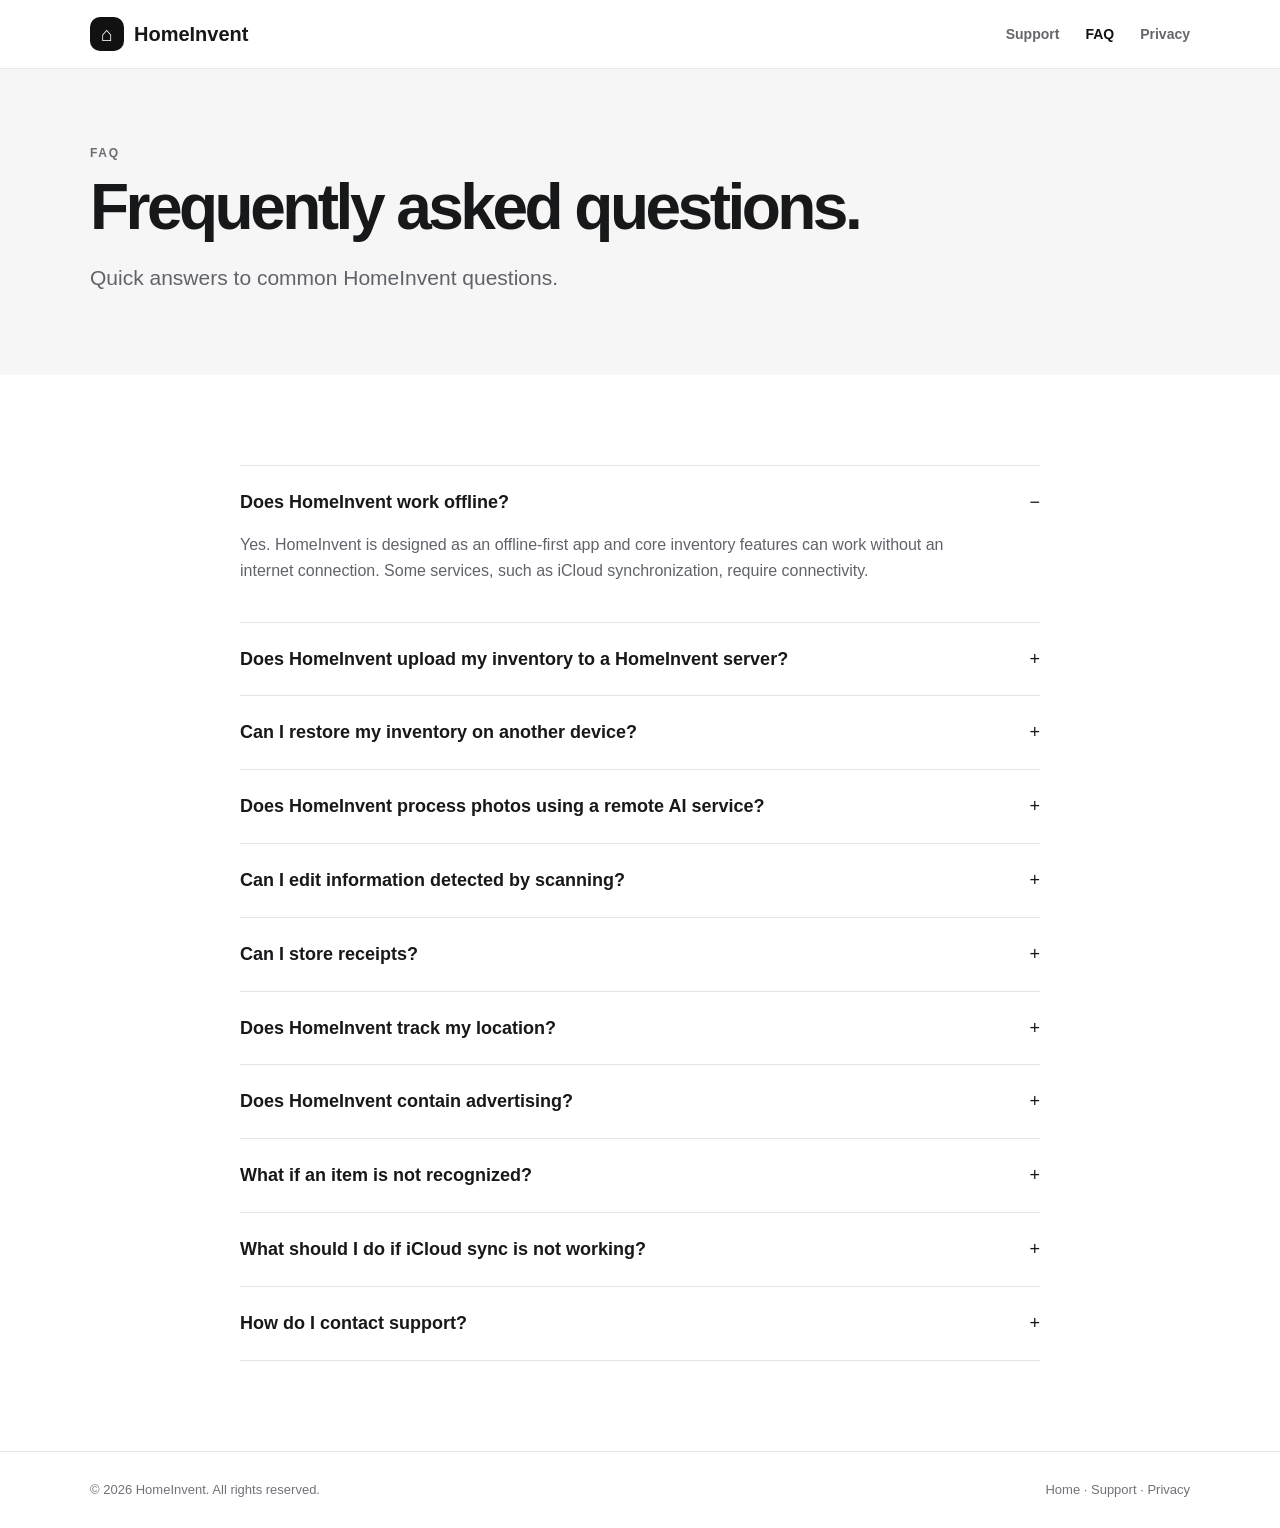
==== faq.html @ 40b0ed5c "Add files via upload" ====
<!doctype html>
<html lang="en">
<head><meta charset="utf-8"><meta name="viewport" content="width=device-width, initial-scale=1"><meta name="description" content="Frequently asked questions about HomeInvent."><title>FAQ — HomeInvent</title><link rel="stylesheet" href="styles.css"></head>
<body>
<header class="site-header"><div class="container nav"><a class="brand" href="index.html"><span class="logo">⌂</span><span>HomeInvent</span></a><nav><a href="support.html">Support</a><a class="active" href="faq.html">FAQ</a><a href="privacy.html">Privacy</a></nav></div></header>
<main><section class="page-hero"><div class="container"><p class="eyebrow">FAQ</p><h1>Frequently asked questions.</h1><p class="lead">Quick answers to common HomeInvent questions.</p></div></section>
<section class="section"><div class="container narrow">
<details open><summary>Does HomeInvent work offline?</summary><p>Yes. HomeInvent is designed as an offline-first app and core inventory features can work without an internet connection. Some services, such as iCloud synchronization, require connectivity.</p></details>
<details><summary>Does HomeInvent upload my inventory to a HomeInvent server?</summary><p>HomeInvent does not operate a separate developer-owned server for your private CloudKit inventory records. If you enable iCloud/CloudKit features, supported data is stored through Apple's CloudKit service in your private iCloud storage.</p></details>
<details><summary>Can I restore my inventory on another device?</summary><p>Supported HomeInvent data can be synchronized or restored through iCloud/CloudKit when the appropriate iCloud account and app configuration are available. Keep your old device or its data intact until you have confirmed the new device has restored successfully.</p></details>
<details><summary>Does HomeInvent process photos using a remote AI service?</summary><p>HomeInvent is designed to use Apple on-device technologies for supported recognition features. It does not require a third-party remote AI service for those core recognition functions.</p></details>
<details><summary>Can I edit information detected by scanning?</summary><p>Yes. Detected information should be reviewed and can be corrected manually before or after saving, depending on the feature and app version.</p></details>
<details><summary>Can I store receipts?</summary><p>Yes. You can keep supported receipt images and related information with inventory records. If iCloud backup/sync is enabled, supported images may be stored in your private iCloud/CloudKit storage.</p></details>
<details><summary>Does HomeInvent track my location?</summary><p>HomeInvent does not need your GPS location to organize items by rooms. A room such as Kitchen, Bedroom, or Garage is an inventory organization label, not GPS location data.</p></details>
<details><summary>Does HomeInvent contain advertising?</summary><p>HomeInvent is designed without in-app advertising.</p></details>
<details><summary>What if an item is not recognized?</summary><p>You can add or correct the item's information manually. Recognition is designed to assist entry and may not identify every product or brand.</p></details>
<details><summary>What should I do if iCloud sync is not working?</summary><p>Check that your device is signed in to iCloud, that iCloud services are available, and that HomeInvent has the required iCloud permissions. Keep the app open and connected long enough for synchronization to complete. Avoid deleting local data until you have confirmed that your backup is available.</p></details>
<details><summary>How do I contact support?</summary><p>Use the support contact information provided on the HomeInvent App Store listing. Please include useful troubleshooting details but never send passwords or payment information.</p></details>
</div></section></main>
<footer><div class="container footer"><span>© 2026 HomeInvent. All rights reserved.</span><span><a href="index.html">Home</a> · <a href="support.html">Support</a> · <a href="privacy.html">Privacy</a></span></div></footer>
</body></html>
---- styles.css ----
*{box-sizing:border-box}html{scroll-behavior:smooth}body{margin:0;font-family:-apple-system,BlinkMacSystemFont,"SF Pro Display","SF Pro Text",Inter,Arial,sans-serif;color:#17181a;background:#fff;line-height:1.6}a{color:inherit}.container{width:min(1100px,calc(100% - 40px));margin:auto}.narrow{width:min(800px,calc(100% - 40px))}.site-header{position:sticky;top:0;z-index:10;background:rgba(255,255,255,.9);backdrop-filter:blur(16px);border-bottom:1px solid #e9e9eb}.nav{height:68px;display:flex;align-items:center;justify-content:space-between}.brand{text-decoration:none;font-weight:750;display:flex;align-items:center;gap:10px;font-size:20px}.logo{display:grid;place-items:center;width:34px;height:34px;border-radius:10px;background:#111;color:#fff;font-size:20px}nav{display:flex;gap:26px}nav a{text-decoration:none;color:#64666b;font-size:14px;font-weight:600}nav a:hover,nav a.active{color:#111}.hero{padding:110px 0 120px;background:linear-gradient(180deg,#f7f7f8 0%,#fff 100%)}.hero h1,.page-hero h1{font-size:clamp(44px,7vw,76px);line-height:1.03;letter-spacing:-.055em;margin:12px 0 24px;font-weight:780}.lead{font-size:21px;line-height:1.5;color:#60636a;max-width:720px}.eyebrow{font-size:12px;letter-spacing:.14em;font-weight:750;color:#6b6d72;margin:0}.actions{display:flex;gap:12px;margin-top:34px}.button{display:inline-block;padding:12px 20px;border-radius:999px;background:#111;color:#fff;text-decoration:none;font-weight:650;font-size:15px}.button.secondary{background:#f0f0f2;color:#17181a}.section{padding:90px 0}.tinted{background:#f6f6f7}.section-head{max-width:760px;margin-bottom:38px}.section h2{font-size:clamp(30px,4vw,46px);line-height:1.1;letter-spacing:-.035em;margin:8px 0 0}.grid{display:grid;grid-template-columns:repeat(3,1fr);gap:16px}.card{border:1px solid #e5e5e7;border-radius:22px;padding:28px;background:#fff;min-height:205px}.icon{font-size:28px;margin-bottom:22px}.card h3{margin:0 0 8px;font-size:20px}.card p{margin:0;color:#6b6d72}.split{display:grid;grid-template-columns:1fr 1fr;gap:70px;align-items:start}.split p{font-size:19px;color:#5f6268}.text-link{font-weight:700;text-decoration:none}.cta{text-align:center}.cta p:not(.eyebrow){color:#65676d;max-width:650px;margin:14px auto 28px}.page-hero{padding:75px 0 60px;background:#f6f6f7}.page-hero h1{font-size:clamp(42px,6vw,64px);margin-bottom:18px}.article{padding:22px 0}.article h2{font-size:30px;line-height:1.2;margin:36px 0 10px;letter-spacing:-.02em}.article h3{font-size:20px;margin:25px 0 8px}.article p,.article li{color:#565960}.article a{color:#111}.notice{background:#f5f5f6;border-radius:16px;padding:18px 20px;margin-top:25px;color:#4e5056}.section details{border-bottom:1px solid #e5e5e7;padding:22px 0}.section details:first-child{border-top:1px solid #e5e5e7}.section summary{cursor:pointer;font-weight:700;font-size:18px;list-style:none;display:flex;justify-content:space-between;gap:20px}.section summary:after{content:"+";font-weight:400}.section details[open] summary:after{content:"−"}.section details p{color:#60636a;max-width:720px}footer{border-top:1px solid #e5e5e7;padding:28px 0;color:#707278;font-size:13px}.footer{display:flex;justify-content:space-between;gap:20px}.footer a{text-decoration:none}.footer a:hover{text-decoration:underline}@media(max-width:760px){.container{width:min(100% - 28px,1100px)}nav{gap:14px}.nav{height:62px}.brand{font-size:18px}.hero{padding:75px 0 85px}.grid{grid-template-columns:1fr}.split{grid-template-columns:1fr;gap:15px}.section{padding:65px 0}.footer{flex-direction:column}.lead{font-size:18px}.card{min-height:0}}
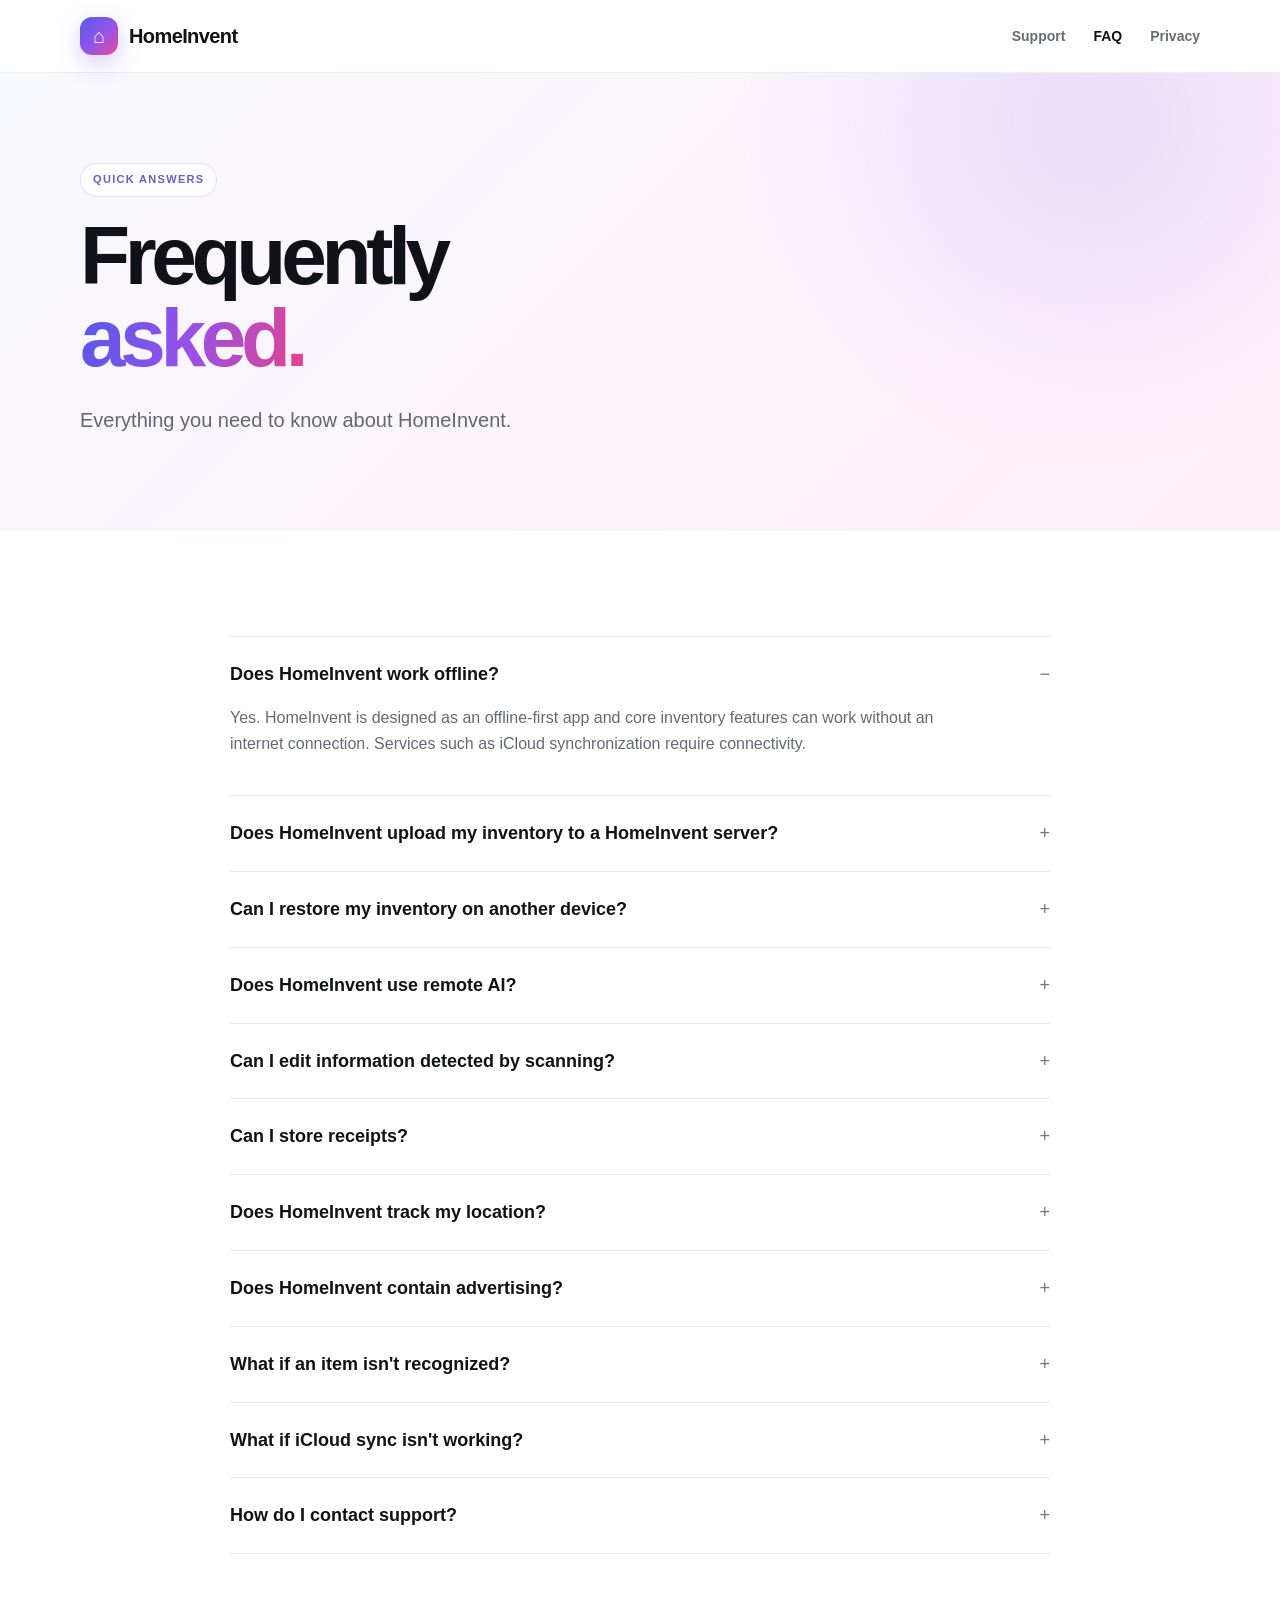
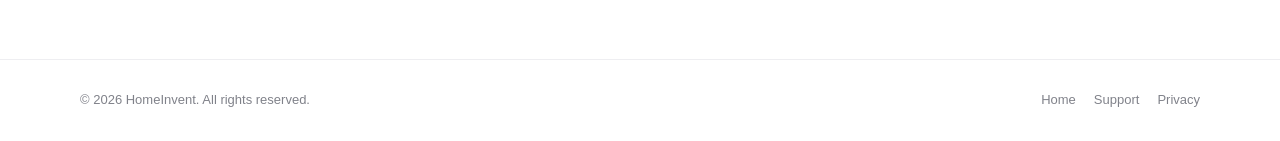
==== commit a0bb5d92: "Update faq.html" ====
--- a/faq.html
+++ b/faq.html
@@ -1,21 +1,299 @@
 <!doctype html>
 <html lang="en">
-<head><meta charset="utf-8"><meta name="viewport" content="width=device-width, initial-scale=1"><meta name="description" content="Frequently asked questions about HomeInvent."><title>FAQ — HomeInvent</title><link rel="stylesheet" href="styles.css"></head>
+
+<head>
+
+<meta charset="utf-8">
+
+<meta
+    name="viewport"
+    content="width=device-width, initial-scale=1"
+>
+
+<meta
+    name="description"
+    content="HomeInvent frequently asked questions."
+>
+
+<title>FAQ — HomeInvent</title>
+
+<link rel="stylesheet" href="styles.css">
+
+</head>
+
 <body>
-<header class="site-header"><div class="container nav"><a class="brand" href="index.html"><span class="logo">⌂</span><span>HomeInvent</span></a><nav><a href="support.html">Support</a><a class="active" href="faq.html">FAQ</a><a href="privacy.html">Privacy</a></nav></div></header>
-<main><section class="page-hero"><div class="container"><p class="eyebrow">FAQ</p><h1>Frequently asked questions.</h1><p class="lead">Quick answers to common HomeInvent questions.</p></div></section>
-<section class="section"><div class="container narrow">
-<details open><summary>Does HomeInvent work offline?</summary><p>Yes. HomeInvent is designed as an offline-first app and core inventory features can work without an internet connection. Some services, such as iCloud synchronization, require connectivity.</p></details>
-<details><summary>Does HomeInvent upload my inventory to a HomeInvent server?</summary><p>HomeInvent does not operate a separate developer-owned server for your private CloudKit inventory records. If you enable iCloud/CloudKit features, supported data is stored through Apple's CloudKit service in your private iCloud storage.</p></details>
-<details><summary>Can I restore my inventory on another device?</summary><p>Supported HomeInvent data can be synchronized or restored through iCloud/CloudKit when the appropriate iCloud account and app configuration are available. Keep your old device or its data intact until you have confirmed the new device has restored successfully.</p></details>
-<details><summary>Does HomeInvent process photos using a remote AI service?</summary><p>HomeInvent is designed to use Apple on-device technologies for supported recognition features. It does not require a third-party remote AI service for those core recognition functions.</p></details>
-<details><summary>Can I edit information detected by scanning?</summary><p>Yes. Detected information should be reviewed and can be corrected manually before or after saving, depending on the feature and app version.</p></details>
-<details><summary>Can I store receipts?</summary><p>Yes. You can keep supported receipt images and related information with inventory records. If iCloud backup/sync is enabled, supported images may be stored in your private iCloud/CloudKit storage.</p></details>
-<details><summary>Does HomeInvent track my location?</summary><p>HomeInvent does not need your GPS location to organize items by rooms. A room such as Kitchen, Bedroom, or Garage is an inventory organization label, not GPS location data.</p></details>
-<details><summary>Does HomeInvent contain advertising?</summary><p>HomeInvent is designed without in-app advertising.</p></details>
-<details><summary>What if an item is not recognized?</summary><p>You can add or correct the item's information manually. Recognition is designed to assist entry and may not identify every product or brand.</p></details>
-<details><summary>What should I do if iCloud sync is not working?</summary><p>Check that your device is signed in to iCloud, that iCloud services are available, and that HomeInvent has the required iCloud permissions. Keep the app open and connected long enough for synchronization to complete. Avoid deleting local data until you have confirmed that your backup is available.</p></details>
-<details><summary>How do I contact support?</summary><p>Use the support contact information provided on the HomeInvent App Store listing. Please include useful troubleshooting details but never send passwords or payment information.</p></details>
-</div></section></main>
-<footer><div class="container footer"><span>© 2026 HomeInvent. All rights reserved.</span><span><a href="index.html">Home</a> · <a href="support.html">Support</a> · <a href="privacy.html">Privacy</a></span></div></footer>
-</body></html>+
+<header>
+
+<div class="nav wrap">
+
+<a class="brand" href="index.html">
+
+<span class="brand-mark">⌂</span>
+
+<span>HomeInvent</span>
+
+</a>
+
+<nav>
+
+<a href="support.html">Support</a>
+
+<a class="active" href="faq.html">FAQ</a>
+
+<a href="privacy.html">Privacy</a>
+
+</nav>
+
+</div>
+
+</header>
+
+
+<main>
+
+<section class="page-hero">
+
+<div class="wrap">
+
+<span class="pill">
+QUICK ANSWERS
+</span>
+
+<h1>
+Frequently<br>
+<span class="gradient-text">asked.</span>
+</h1>
+
+<p class="lead">
+Everything you need to know about HomeInvent.
+</p>
+
+</div>
+
+</section>
+
+
+<section class="section">
+
+<div class="wrap narrow">
+
+<div class="faq-list">
+
+
+<details open>
+
+<summary>
+Does HomeInvent work offline?
+</summary>
+
+<p>
+Yes. HomeInvent is designed as an offline-first
+app and core inventory features can work without
+an internet connection. Services such as iCloud
+synchronization require connectivity.
+</p>
+
+</details>
+
+
+<details>
+
+<summary>
+Does HomeInvent upload my inventory to a HomeInvent server?
+</summary>
+
+<p>
+HomeInvent does not operate a separate
+developer-owned server for your private CloudKit
+inventory records. If iCloud and CloudKit are
+enabled, supported data is stored through Apple's
+CloudKit service in your private iCloud storage.
+</p>
+
+</details>
+
+
+<details>
+
+<summary>
+Can I restore my inventory on another device?
+</summary>
+
+<p>
+Supported HomeInvent data can be synchronized or
+restored through iCloud and CloudKit when the
+appropriate iCloud account and app configuration
+are available.
+</p>
+
+</details>
+
+
+<details>
+
+<summary>
+Does HomeInvent use remote AI?
+</summary>
+
+<p>
+HomeInvent is designed to use Apple on-device
+technologies for supported recognition features
+and does not require a third-party remote AI
+service for those core recognition functions.
+</p>
+
+</details>
+
+
+<details>
+
+<summary>
+Can I edit information detected by scanning?
+</summary>
+
+<p>
+Yes. Detected information should be reviewed
+and can be corrected manually.
+</p>
+
+</details>
+
+
+<details>
+
+<summary>
+Can I store receipts?
+</summary>
+
+<p>
+Yes. You can keep supported receipt images and
+related information with inventory records.
+With iCloud backup and sync enabled, supported
+images may be stored in your private iCloud and
+CloudKit storage.
+</p>
+
+</details>
+
+
+<details>
+
+<summary>
+Does HomeInvent track my location?
+</summary>
+
+<p>
+HomeInvent does not need GPS location to organize
+items by rooms. Labels such as Kitchen, Bedroom
+or Garage are inventory organization labels,
+not GPS location data.
+</p>
+
+</details>
+
+
+<details>
+
+<summary>
+Does HomeInvent contain advertising?
+</summary>
+
+<p>
+HomeInvent is designed without in-app advertising.
+</p>
+
+</details>
+
+
+<details>
+
+<summary>
+What if an item isn't recognized?
+</summary>
+
+<p>
+You can add or correct its information manually.
+Recognition is designed to assist entry and may
+not identify every product or brand.
+</p>
+
+</details>
+
+
+<details>
+
+<summary>
+What if iCloud sync isn't working?
+</summary>
+
+<p>
+Check that you're signed in to iCloud, iCloud
+services are available, and HomeInvent has the
+required iCloud permissions. Keep the app open
+and connected long enough for synchronization
+to complete. Avoid deleting local data until
+you've confirmed the backup is available.
+</p>
+
+</details>
+
+
+<details>
+
+<summary>
+How do I contact support?
+</summary>
+
+<p>
+Email
+<a
+    class="text-link"
+    href="mailto:homeinvent.app@gmail.com"
+>
+homeinvent.app@gmail.com
+</a>.
+</p>
+
+<p>
+Please include useful troubleshooting details,
+but never send passwords or payment information.
+</p>
+
+</details>
+
+
+</div>
+
+</div>
+
+</section>
+
+</main>
+
+
+<footer>
+
+<div class="wrap footer">
+
+<span>
+© 2026 HomeInvent. All rights reserved.
+</span>
+
+<span>
+
+<a href="index.html">Home</a>
+
+<a href="support.html">Support</a>
+
+<a href="privacy.html">Privacy</a>
+
+</span>
+
+</div>
+
+</footer>
+
+</body>
+
+</html>
--- a/styles.css
+++ b/styles.css
@@ -1 +1,745 @@
-*{box-sizing:border-box}html{scroll-behavior:smooth}body{margin:0;font-family:-apple-system,BlinkMacSystemFont,"SF Pro Display","SF Pro Text",Inter,Arial,sans-serif;color:#17181a;background:#fff;line-height:1.6}a{color:inherit}.container{width:min(1100px,calc(100% - 40px));margin:auto}.narrow{width:min(800px,calc(100% - 40px))}.site-header{position:sticky;top:0;z-index:10;background:rgba(255,255,255,.9);backdrop-filter:blur(16px);border-bottom:1px solid #e9e9eb}.nav{height:68px;display:flex;align-items:center;justify-content:space-between}.brand{text-decoration:none;font-weight:750;display:flex;align-items:center;gap:10px;font-size:20px}.logo{display:grid;place-items:center;width:34px;height:34px;border-radius:10px;background:#111;color:#fff;font-size:20px}nav{display:flex;gap:26px}nav a{text-decoration:none;color:#64666b;font-size:14px;font-weight:600}nav a:hover,nav a.active{color:#111}.hero{padding:110px 0 120px;background:linear-gradient(180deg,#f7f7f8 0%,#fff 100%)}.hero h1,.page-hero h1{font-size:clamp(44px,7vw,76px);line-height:1.03;letter-spacing:-.055em;margin:12px 0 24px;font-weight:780}.lead{font-size:21px;line-height:1.5;color:#60636a;max-width:720px}.eyebrow{font-size:12px;letter-spacing:.14em;font-weight:750;color:#6b6d72;margin:0}.actions{display:flex;gap:12px;margin-top:34px}.button{display:inline-block;padding:12px 20px;border-radius:999px;background:#111;color:#fff;text-decoration:none;font-weight:650;font-size:15px}.button.secondary{background:#f0f0f2;color:#17181a}.section{padding:90px 0}.tinted{background:#f6f6f7}.section-head{max-width:760px;margin-bottom:38px}.section h2{font-size:clamp(30px,4vw,46px);line-height:1.1;letter-spacing:-.035em;margin:8px 0 0}.grid{display:grid;grid-template-columns:repeat(3,1fr);gap:16px}.card{border:1px solid #e5e5e7;border-radius:22px;padding:28px;background:#fff;min-height:205px}.icon{font-size:28px;margin-bottom:22px}.card h3{margin:0 0 8px;font-size:20px}.card p{margin:0;color:#6b6d72}.split{display:grid;grid-template-columns:1fr 1fr;gap:70px;align-items:start}.split p{font-size:19px;color:#5f6268}.text-link{font-weight:700;text-decoration:none}.cta{text-align:center}.cta p:not(.eyebrow){color:#65676d;max-width:650px;margin:14px auto 28px}.page-hero{padding:75px 0 60px;background:#f6f6f7}.page-hero h1{font-size:clamp(42px,6vw,64px);margin-bottom:18px}.article{padding:22px 0}.article h2{font-size:30px;line-height:1.2;margin:36px 0 10px;letter-spacing:-.02em}.article h3{font-size:20px;margin:25px 0 8px}.article p,.article li{color:#565960}.article a{color:#111}.notice{background:#f5f5f6;border-radius:16px;padding:18px 20px;margin-top:25px;color:#4e5056}.section details{border-bottom:1px solid #e5e5e7;padding:22px 0}.section details:first-child{border-top:1px solid #e5e5e7}.section summary{cursor:pointer;font-weight:700;font-size:18px;list-style:none;display:flex;justify-content:space-between;gap:20px}.section summary:after{content:"+";font-weight:400}.section details[open] summary:after{content:"−"}.section details p{color:#60636a;max-width:720px}footer{border-top:1px solid #e5e5e7;padding:28px 0;color:#707278;font-size:13px}.footer{display:flex;justify-content:space-between;gap:20px}.footer a{text-decoration:none}.footer a:hover{text-decoration:underline}@media(max-width:760px){.container{width:min(100% - 28px,1100px)}nav{gap:14px}.nav{height:62px}.brand{font-size:18px}.hero{padding:75px 0 85px}.grid{grid-template-columns:1fr}.split{grid-template-columns:1fr;gap:15px}.section{padding:65px 0}.footer{flex-direction:column}.lead{font-size:18px}.card{min-height:0}}
+* {
+    box-sizing: border-box;
+}
+
+html {
+    scroll-behavior: smooth;
+}
+
+body {
+    margin: 0;
+    font-family: -apple-system, BlinkMacSystemFont, "SF Pro Display",
+        "SF Pro Text", Inter, Arial, sans-serif;
+    color: #111216;
+    background: #ffffff;
+    line-height: 1.6;
+}
+
+a {
+    color: inherit;
+}
+
+.wrap {
+    width: min(1120px, calc(100% - 40px));
+    margin: 0 auto;
+}
+
+.narrow {
+    width: min(820px, calc(100% - 40px));
+}
+
+header {
+    position: sticky;
+    top: 0;
+    z-index: 100;
+    background: rgba(255, 255, 255, 0.78);
+    backdrop-filter: blur(24px);
+    -webkit-backdrop-filter: blur(24px);
+    border-bottom: 1px solid rgba(20, 20, 30, 0.07);
+}
+
+.nav {
+    height: 72px;
+    display: flex;
+    align-items: center;
+    justify-content: space-between;
+}
+
+.brand {
+    display: flex;
+    align-items: center;
+    gap: 11px;
+    text-decoration: none;
+    font-size: 20px;
+    font-weight: 800;
+    letter-spacing: -0.03em;
+}
+
+.brand-mark {
+    display: grid;
+    place-items: center;
+    width: 38px;
+    height: 38px;
+    border-radius: 12px;
+    color: white;
+    background: linear-gradient(
+        135deg,
+        #5b5ce2,
+        #8d55ed 50%,
+        #e84b98
+    );
+    box-shadow: 0 8px 25px rgba(108, 80, 240, 0.28);
+}
+
+nav {
+    display: flex;
+    gap: 28px;
+}
+
+nav a {
+    text-decoration: none;
+    color: #696b73;
+    font-size: 14px;
+    font-weight: 650;
+    transition: color 0.2s ease;
+}
+
+nav a:hover,
+nav a.active {
+    color: #111;
+}
+
+/* HERO */
+
+.hero {
+    position: relative;
+    overflow: hidden;
+    padding: 115px 0 125px;
+    background:
+        radial-gradient(circle at 80% 10%, rgba(164, 145, 255, 0.22), transparent 28%),
+        radial-gradient(circle at 10% 80%, rgba(255, 170, 210, 0.16), transparent 25%),
+        linear-gradient(180deg, #f8f8ff 0%, #ffffff 85%);
+}
+
+.hero-grid {
+    display: grid;
+    grid-template-columns: 1.05fr 0.95fr;
+    gap: 70px;
+    align-items: center;
+}
+
+.hero h1,
+.page-hero h1 {
+    font-size: clamp(48px, 7vw, 82px);
+    line-height: 1.01;
+    letter-spacing: -0.065em;
+    margin: 18px 0 25px;
+    font-weight: 850;
+}
+
+.gradient-text {
+    background: linear-gradient(
+        100deg,
+        #5658e8,
+        #9551e9 48%,
+        #e5428f
+    );
+    -webkit-background-clip: text;
+    background-clip: text;
+    color: transparent;
+}
+
+.lead {
+    font-size: 20px;
+    line-height: 1.55;
+    color: #646770;
+    max-width: 690px;
+}
+
+.pill {
+    display: inline-flex;
+    padding: 7px 12px;
+    border: 1px solid rgba(92, 84, 225, 0.16);
+    border-radius: 999px;
+    background: rgba(255, 255, 255, 0.72);
+    font-size: 11px;
+    font-weight: 800;
+    letter-spacing: 0.12em;
+    color: #6760c9;
+}
+
+.actions {
+    display: flex;
+    gap: 12px;
+    margin-top: 35px;
+}
+
+.button {
+    display: inline-flex;
+    align-items: center;
+    gap: 10px;
+    padding: 13px 21px;
+    border-radius: 999px;
+    background: #111216;
+    color: white;
+    text-decoration: none;
+    font-size: 15px;
+    font-weight: 700;
+    box-shadow: 0 12px 30px rgba(0, 0, 0, 0.13);
+    transition:
+        transform 0.2s ease,
+        box-shadow 0.2s ease;
+}
+
+.button:hover {
+    transform: translateY(-3px);
+    box-shadow: 0 18px 38px rgba(0, 0, 0, 0.17);
+}
+
+.button.ghost {
+    background: rgba(255, 255, 255, 0.8);
+    color: #222;
+    border: 1px solid #e7e7eb;
+    box-shadow: none;
+}
+
+/* HERO VISUAL */
+
+.hero-card {
+    min-height: 430px;
+    border-radius: 38px;
+    position: relative;
+    overflow: hidden;
+    background:
+        radial-gradient(
+            circle at 50% 35%,
+            rgba(255, 255, 255, 0.95),
+            transparent 30%
+        ),
+        linear-gradient(
+            145deg,
+            #e8e8ff,
+            #f8e8f3 52%,
+            #e4f7ff
+        );
+    border: 1px solid rgba(255, 255, 255, 0.9);
+    box-shadow: 0 30px 80px rgba(75, 60, 150, 0.16);
+}
+
+.orb {
+    position: absolute;
+    width: 340px;
+    height: 340px;
+    border-radius: 50%;
+    background:
+        radial-gradient(
+            circle at 35% 30%,
+            white,
+            rgba(132, 119, 244, 0.55) 30%,
+            rgba(221, 111, 182, 0.22) 68%,
+            transparent 70%
+        );
+    top: 35px;
+    left: 50%;
+    transform: translateX(-50%);
+}
+
+.mini-window {
+    position: absolute;
+    width: 74%;
+    left: 13%;
+    top: 72px;
+    padding: 18px;
+    border-radius: 24px;
+    background: rgba(255, 255, 255, 0.82);
+    backdrop-filter: blur(20px);
+    border: 1px solid rgba(255, 255, 255, 0.9);
+    box-shadow: 0 25px 55px rgba(50, 40, 100, 0.18);
+}
+
+.window-top {
+    display: flex;
+    gap: 6px;
+}
+
+.window-top span {
+    width: 7px;
+    height: 7px;
+    border-radius: 50%;
+    background: #c6c7cf;
+}
+
+.mock-title {
+    font-weight: 760;
+    font-size: 17px;
+    margin-top: 22px;
+}
+
+.mock-stats {
+    margin: 18px 0;
+    padding: 16px;
+    border-radius: 16px;
+    background: linear-gradient(135deg, #f0efff, #fff);
+}
+
+.mock-stats b {
+    display: block;
+    font-size: 30px;
+    letter-spacing: -0.04em;
+}
+
+.mock-stats span {
+    font-size: 12px;
+    color: #777;
+}
+
+.mock-row {
+    display: flex;
+    align-items: center;
+    gap: 10px;
+    padding: 12px 4px;
+    border-bottom: 1px solid #eee;
+}
+
+.mock-row:last-child {
+    border: 0;
+}
+
+.mock-row i {
+    font-style: normal;
+    width: 28px;
+    height: 28px;
+    border-radius: 9px;
+    display: grid;
+    place-items: center;
+    background: #f0efff;
+    color: #655de0;
+}
+
+.mock-row span {
+    font-size: 13px;
+    flex: 1;
+}
+
+.mock-row strong {
+    font-size: 13px;
+}
+
+/* SECTIONS */
+
+.section {
+    padding: 105px 0;
+}
+
+.section-title {
+    max-width: 720px;
+    margin-bottom: 42px;
+}
+
+.eyebrow {
+    font-size: 11px;
+    letter-spacing: 0.15em;
+    font-weight: 850;
+    color: #777a83;
+}
+
+.section h2,
+.privacy-band h2,
+.final-cta h2 {
+    font-size: clamp(32px, 4.2vw, 52px);
+    line-height: 1.08;
+    letter-spacing: -0.045em;
+    margin: 9px 0;
+}
+
+/* FEATURE CARDS */
+
+.cards {
+    display: grid;
+    grid-template-columns: repeat(3, 1fr);
+    gap: 17px;
+}
+
+.cards article {
+    border: 1px solid #e9e9ed;
+    border-radius: 24px;
+    padding: 28px;
+    background: linear-gradient(180deg, #ffffff, #fbfbfc);
+    transition:
+        transform 0.2s ease,
+        box-shadow 0.2s ease;
+}
+
+.cards article:hover {
+    transform: translateY(-5px);
+    box-shadow: 0 20px 50px rgba(30, 30, 60, 0.08);
+}
+
+.card-icon {
+    display: grid;
+    place-items: center;
+    width: 46px;
+    height: 46px;
+    border-radius: 14px;
+    margin-bottom: 24px;
+    font-size: 22px;
+}
+
+.blue {
+    background: #e8edff;
+    color: #5367e8;
+}
+
+.purple {
+    background: #eee8ff;
+    color: #865be8;
+}
+
+.orange {
+    background: #fff0df;
+    color: #e58b35;
+}
+
+.green {
+    background: #e6f8ed;
+    color: #36a467;
+}
+
+.pink {
+    background: #ffe7f2;
+    color: #d74f91;
+}
+
+.cyan {
+    background: #e2f7fb;
+    color: #35a0b6;
+}
+
+.cards h3 {
+    margin: 0 0 7px;
+    font-size: 20px;
+}
+
+.cards p {
+    margin: 0;
+    color: #70727a;
+    font-size: 15px;
+}
+
+/* PRIVACY BAND */
+
+.privacy-band {
+    padding: 95px 0;
+    color: white;
+    background:
+        radial-gradient(
+            circle at 85% 10%,
+            rgba(190, 125, 255, 0.25),
+            transparent 28%
+        ),
+        linear-gradient(
+            120deg,
+            #151329,
+            #282051 48%,
+            #40203f
+        );
+}
+
+.split {
+    display: grid;
+    grid-template-columns: 1fr 1fr;
+    gap: 70px;
+    align-items: center;
+}
+
+.privacy-band .pill {
+    background: rgba(255, 255, 255, 0.08);
+    border-color: rgba(255, 255, 255, 0.16);
+    color: #d8d2ff;
+}
+
+.privacy-band p {
+    color: #d4d2dc;
+    font-size: 18px;
+}
+
+.text-link {
+    font-weight: 750;
+    text-decoration: none;
+}
+
+.text-link:hover {
+    text-decoration: underline;
+}
+
+/* CTA */
+
+.final-cta {
+    text-align: center;
+}
+
+.final-cta p {
+    color: #6c6f77;
+    font-size: 18px;
+    margin: 10px auto 28px;
+}
+
+/* INNER PAGE */
+
+.page-hero {
+    padding: 90px 0 75px;
+    background:
+        radial-gradient(
+            circle at 85% 10%,
+            rgba(166, 145, 255, 0.22),
+            transparent 30%
+        ),
+        linear-gradient(
+            135deg,
+            #f8f8ff,
+            #fff0f7
+        );
+}
+
+.updated {
+    color: #858791;
+    font-size: 13px;
+    margin-top: 28px;
+}
+
+/* SUPPORT */
+
+.support-grid {
+    display: grid;
+    grid-template-columns: 1fr 1fr;
+    gap: 14px;
+    margin-bottom: 55px;
+}
+
+.support-card {
+    padding: 25px;
+    border: 1px solid #e7e7eb;
+    border-radius: 20px;
+    text-decoration: none;
+    background: white;
+    transition: 0.2s ease;
+}
+
+.support-card:hover {
+    transform: translateY(-4px);
+    box-shadow: 0 16px 38px rgba(30, 30, 60, 0.08);
+}
+
+.support-card span {
+    font-size: 11px;
+    font-weight: 800;
+    color: #7168db;
+}
+
+.support-card h3 {
+    margin: 8px 0 5px;
+    font-size: 19px;
+}
+
+.support-card p {
+    margin: 0;
+    color: #777982;
+    font-size: 14px;
+}
+
+/* ARTICLE */
+
+.article {
+    padding: 30px 0;
+}
+
+.article + .article {
+    border-top: 1px solid #ececef;
+}
+
+.article h2 {
+    font-size: 34px;
+    line-height: 1.15;
+    letter-spacing: -0.035em;
+    margin: 9px 0 12px;
+}
+
+.article h3 {
+    font-size: 20px;
+    margin: 26px 0 8px;
+}
+
+.article p,
+.article li {
+    color: #60636c;
+}
+
+.article li {
+    margin: 7px 0;
+}
+
+.tip,
+.notice {
+    display: flex;
+    gap: 12px;
+    padding: 17px 19px;
+    border-radius: 16px;
+    background: linear-gradient(
+        135deg,
+        #f5f3ff,
+        #fff1f7
+    );
+    margin-top: 22px;
+}
+
+.tip strong {
+    color: #665dd7;
+}
+
+.muted {
+    color: #8a8c93 !important;
+    font-size: 14px;
+}
+
+/* FAQ */
+
+.faq-list details {
+    border-bottom: 1px solid #e7e7ea;
+    padding: 23px 0;
+}
+
+.faq-list details:first-child {
+    border-top: 1px solid #e7e7ea;
+}
+
+.faq-list summary {
+    list-style: none;
+    cursor: pointer;
+    font-size: 18px;
+    font-weight: 720;
+    display: flex;
+    justify-content: space-between;
+    gap: 20px;
+}
+
+.faq-list summary::-webkit-details-marker {
+    display: none;
+}
+
+.faq-list summary::after {
+    content: "+";
+    font-weight: 400;
+    color: #777;
+}
+
+.faq-list details[open] summary::after {
+    content: "−";
+}
+
+.faq-list p {
+    color: #666971;
+    max-width: 730px;
+}
+
+/* FOOTER */
+
+footer {
+    border-top: 1px solid #eeeef1;
+}
+
+.footer {
+    display: flex;
+    justify-content: space-between;
+    gap: 20px;
+    padding: 30px 0;
+    color: #80828a;
+    font-size: 13px;
+}
+
+.footer span:last-child {
+    display: flex;
+    gap: 18px;
+}
+
+.footer a {
+    text-decoration: none;
+}
+
+.footer a:hover {
+    text-decoration: underline;
+}
+
+/* MOBILE */
+
+@media (max-width: 800px) {
+    .wrap {
+        width: calc(100% - 28px);
+    }
+
+    .nav {
+        height: 64px;
+    }
+
+    nav {
+        gap: 15px;
+    }
+
+    nav a {
+        font-size: 13px;
+    }
+
+    .hero {
+        padding: 75px 0 85px;
+    }
+
+    .hero-grid {
+        grid-template-columns: 1fr;
+        gap: 45px;
+    }
+
+    .hero-card {
+        min-height: 360px;
+    }
+
+    .cards {
+        grid-template-columns: 1fr;
+    }
+
+    .support-grid {
+        grid-template-columns: 1fr;
+    }
+
+    .split {
+        grid-template-columns: 1fr;
+        gap: 20px;
+    }
+
+    .section {
+        padding: 75px 0;
+    }
+
+    .footer {
+        flex-direction: column;
+    }
+
+    .footer span:last-child {
+        gap: 14px;
+    }
+
+    .hero h1,
+    .page-hero h1 {
+        font-size: 51px;
+    }
+
+    .lead {
+        font-size: 18px;
+    }
+}
+
+@media (max-width: 500px) {
+    .brand {
+        font-size: 18px;
+    }
+
+    nav a {
+        font-size: 12px;
+    }
+
+    .actions {
+        flex-direction: column;
+        align-items: stretch;
+    }
+
+    .button {
+        justify-content: center;
+    }
+
+    .hero-card {
+        border-radius: 28px;
+    }
+
+    .mini-window {
+        width: 82%;
+        left: 9%;
+    }
+}
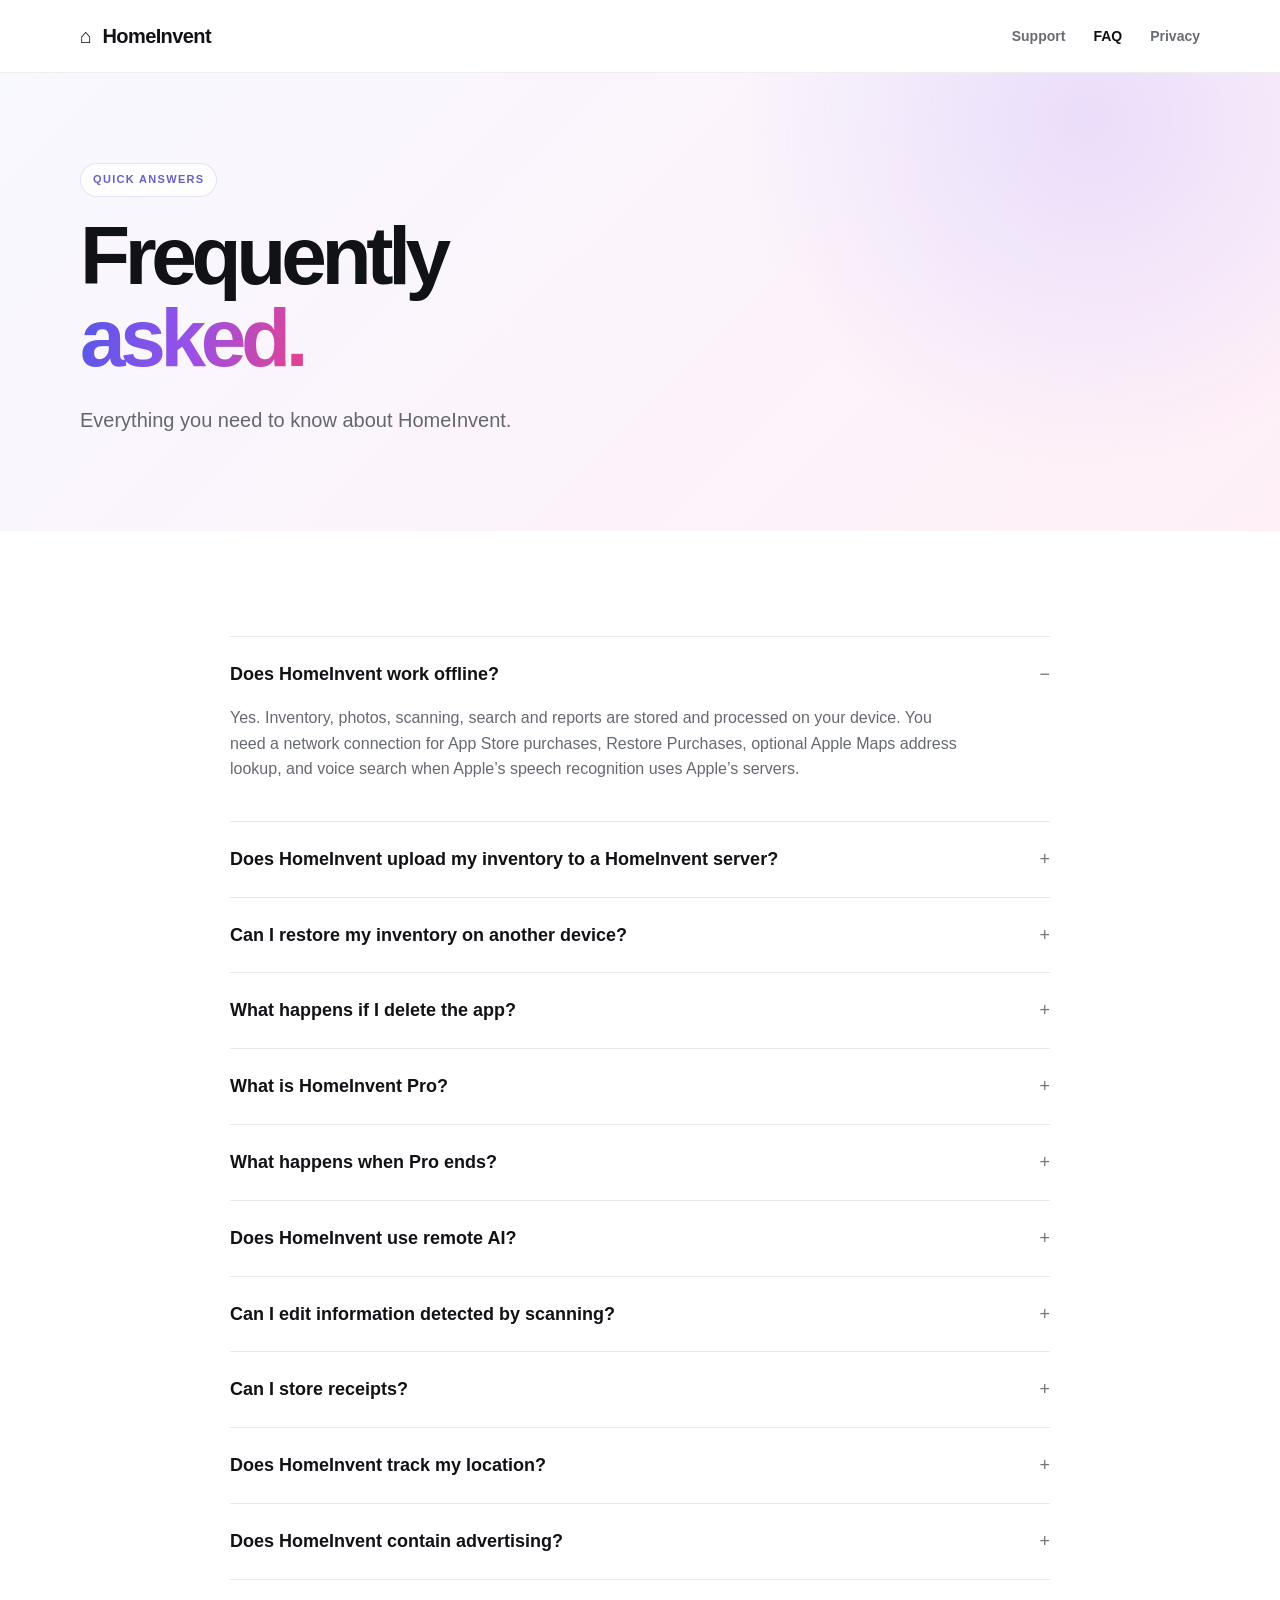
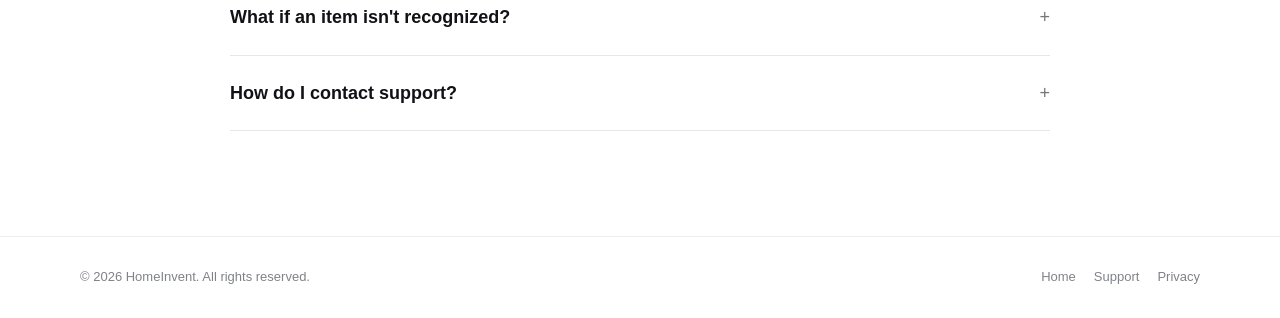
==== commit 496d1c98: "Add files via upload" ====
--- a/faq.html
+++ b/faq.html
@@ -88,10 +88,12 @@
 </summary>
 
 <p>
-Yes. HomeInvent is designed as an offline-first
-app and core inventory features can work without
-an internet connection. Services such as iCloud
-synchronization require connectivity.
+Yes. Inventory, photos, scanning, search and
+reports are stored and processed on your device.
+You need a network connection for App Store
+purchases, Restore Purchases, optional Apple Maps
+address lookup, and voice search when Apple’s
+speech recognition uses Apple’s servers.
 </p>
 
 </details>
@@ -104,11 +106,10 @@
 </summary>
 
 <p>
-HomeInvent does not operate a separate
-developer-owned server for your private CloudKit
-inventory records. If iCloud and CloudKit are
-enabled, supported data is stored through Apple's
-CloudKit service in your private iCloud storage.
+No. HomeInvent does not operate a cloud database
+for your inventory. This version does not use
+iCloud or CloudKit. Your homes, items and photos
+stay on the device unless you export or share them.
 </p>
 
 </details>
@@ -121,10 +122,68 @@
 </summary>
 
 <p>
-Supported HomeInvent data can be synchronized or
-restored through iCloud and CloudKit when the
-appropriate iCloud account and app configuration
-are available.
+Not automatically. Export a backup ZIP from
+Settings → Privacy &amp; Data on the old device,
+copy that file, then import it on the new device.
+Keep the ZIP until you have confirmed the import.
+Restoring purchases restores HomeInvent Pro,
+not your inventory.
+</p>
+
+</details>
+
+
+<details>
+
+<summary>
+What happens if I delete the app?
+</summary>
+
+<p>
+Local inventory is deleted with the app. Your
+Apple subscription is not canceled. After
+reinstall, Restore Purchases can unlock Pro again
+if the subscription is still active. Import a
+backup ZIP to bring inventory back.
+</p>
+
+</details>
+
+
+<details>
+
+<summary>
+What is HomeInvent Pro?
+</summary>
+
+<p>
+HomeInvent is free with limits: 1 home, 3 rooms,
+3 boxes and 20 items you create. The Demo Home
+tour does not count toward those limits. Pro is
+an auto-renewable App Store subscription (monthly
+or yearly) that unlocks unlimited inventory. Apple
+bills your Apple ID. Prices are shown in the app.
+There are no ads and no HomeInvent account.
+</p>
+
+</details>
+
+
+<details>
+
+<summary>
+What happens when Pro ends?
+</summary>
+
+<p>
+Nothing is deleted. You can still view, edit,
+search and export a backup. Free limits apply to
+new homes, rooms, boxes and items. Some reports
+(Insurance Claim, High-Value Assets, Net Worth,
+Business Assets, Donation and Estate Distribution)
+require an active Pro subscription after Pro has
+ended. Canceling keeps Pro until the paid period
+ends.
 </p>
 
 </details>
@@ -139,8 +198,8 @@
 <p>
 HomeInvent is designed to use Apple on-device
 technologies for supported recognition features
-and does not require a third-party remote AI
-service for those core recognition functions.
+and does not send your photos to a third-party
+cloud AI service.
 </p>
 
 </details>
@@ -168,10 +227,9 @@
 
 <p>
 Yes. You can keep supported receipt images and
-related information with inventory records.
-With iCloud backup and sync enabled, supported
-images may be stored in your private iCloud and
-CloudKit storage.
+related information with inventory records on
+this device. Include them in a backup ZIP if you
+want a copy off the device.
 </p>
 
 </details>
@@ -187,7 +245,9 @@
 HomeInvent does not need GPS location to organize
 items by rooms. Labels such as Kitchen, Bedroom
 or Garage are inventory organization labels,
-not GPS location data.
+not GPS location data. You may optionally allow
+location once so Apple Maps can suggest a home
+address. You can type or search an address instead.
 </p>
 
 </details>
@@ -216,24 +276,6 @@
 You can add or correct its information manually.
 Recognition is designed to assist entry and may
 not identify every product or brand.
-</p>
-
-</details>
-
-
-<details>
-
-<summary>
-What if iCloud sync isn't working?
-</summary>
-
-<p>
-Check that you're signed in to iCloud, iCloud
-services are available, and HomeInvent has the
-required iCloud permissions. Keep the app open
-and connected long enough for synchronization
-to complete. Avoid deleting local data until
-you've confirmed the backup is available.
 </p>
 
 </details>
--- a/styles.css
+++ b/styles.css
@@ -55,20 +55,15 @@
     letter-spacing: -0.03em;
 }
 
-.brand-mark {
-    display: grid;
-    place-items: center;
-    width: 38px;
-    height: 38px;
-    border-radius: 12px;
-    color: white;
-    background: linear-gradient(
-        135deg,
-        #5b5ce2,
-        #8d55ed 50%,
-        #e84b98
-    );
-    box-shadow: 0 8px 25px rgba(108, 80, 240, 0.28);
+.brand-icon {
+    width: 40px;
+    height: 40px;
+    display: block;
+    border-radius: 11px;
+    object-fit: cover;
+    box-shadow:
+        0 5px 15px rgba(0, 0, 0, 0.08),
+        0 10px 25px rgba(108, 80, 240, 0.15);
 }
 
 nav {
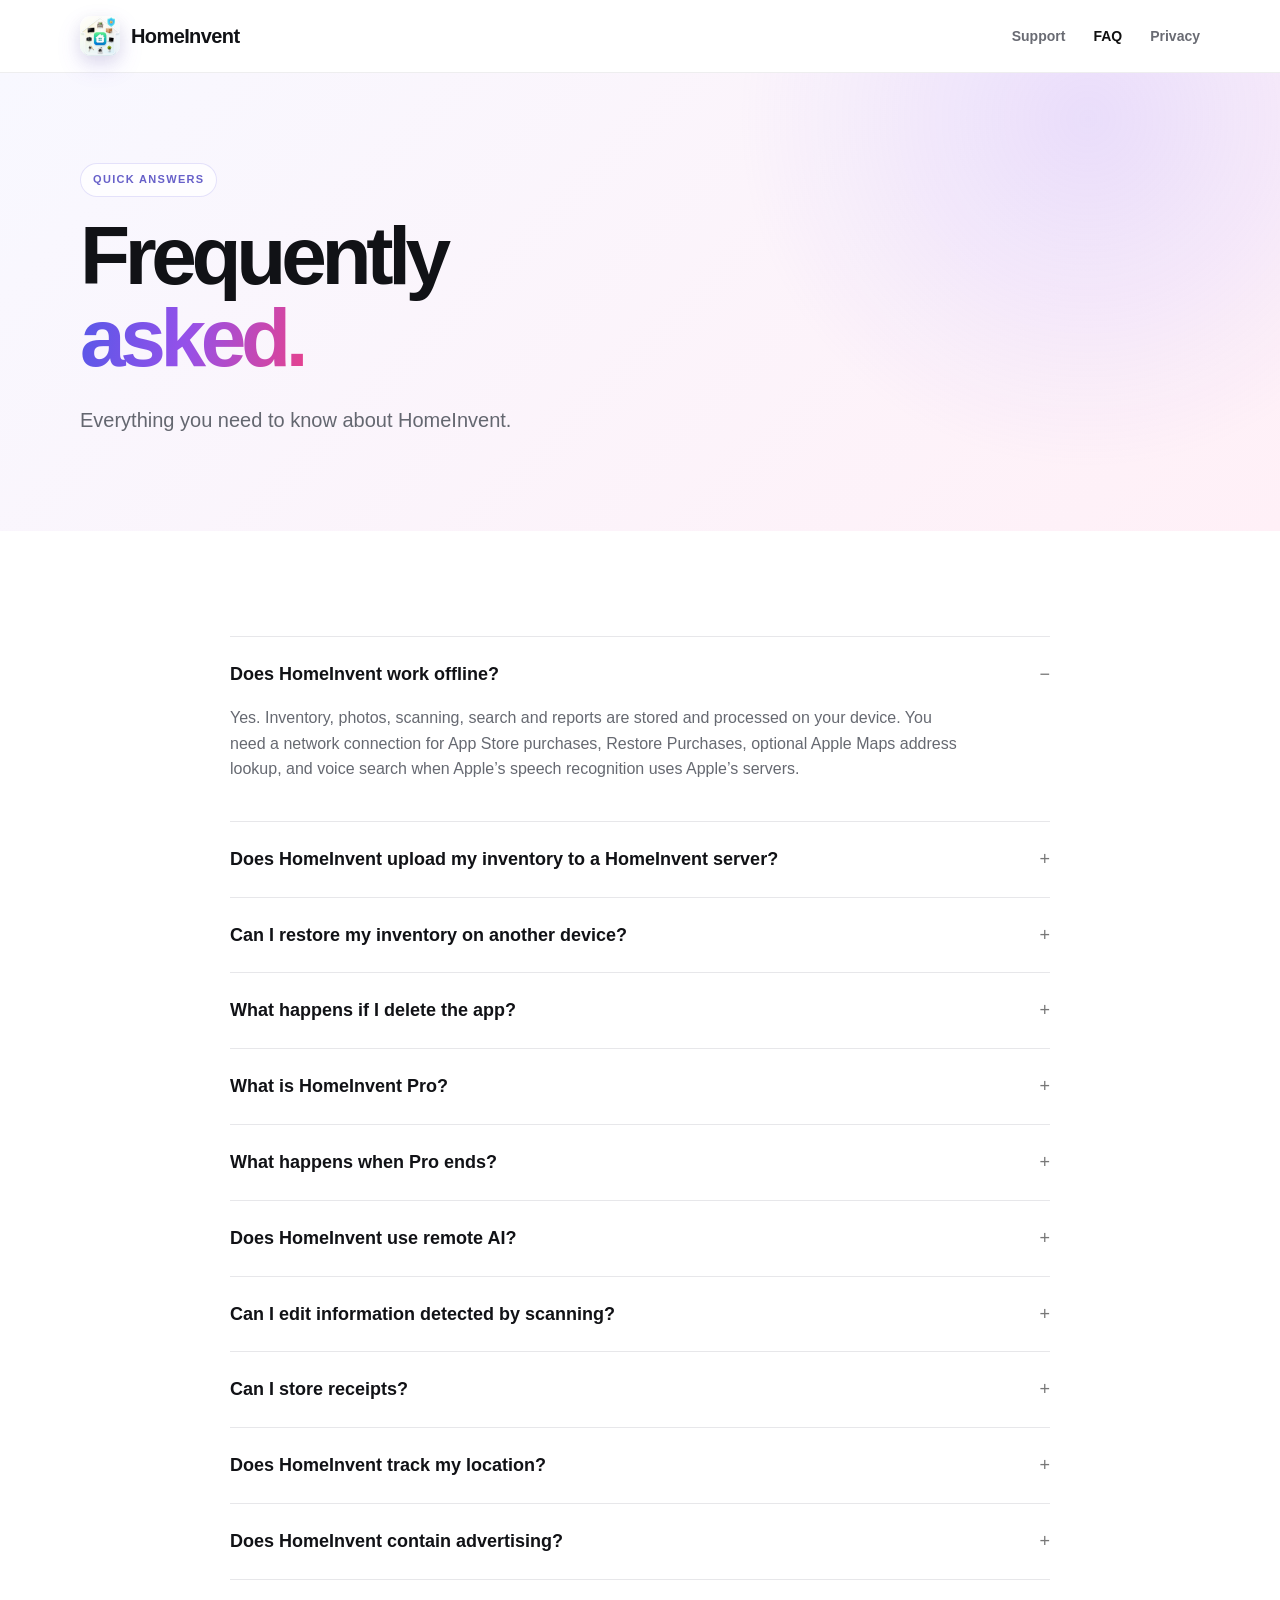
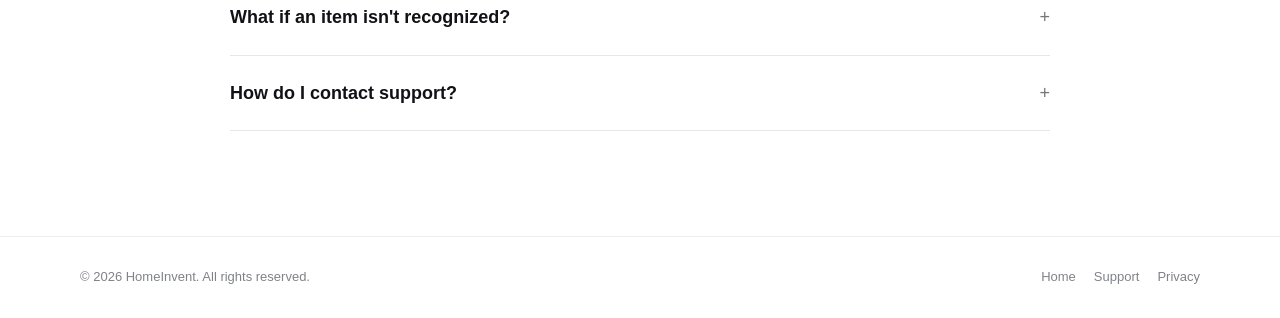
==== commit 0df4c404: "Add files via upload" ====
--- a/faq.html
+++ b/faq.html
@@ -25,27 +25,24 @@
 
 <header>
 
-<div class="nav wrap">
-
-<a class="brand" href="index.html">
-
-<span class="brand-mark">⌂</span>
-
-<span>HomeInvent</span>
-
-</a>
-
-<nav>
-
-<a href="support.html">Support</a>
-
-<a class="active" href="faq.html">FAQ</a>
-
-<a href="privacy.html">Privacy</a>
-
-</nav>
-
-</div>
+    <div class="nav wrap">
+
+        <a class="brand" href="index.html">
+            <img
+                class="brand-icon"
+                src="images/homeinvent-icon.png"
+                alt="HomeInvent"
+            >
+            <span>HomeInvent</span>
+        </a>
+
+        <nav>
+            <a href="support.html">Support</a>
+            <a class="active" href="faq.html">FAQ</a>
+            <a href="privacy.html">Privacy</a>
+        </nav>
+
+    </div>
 
 </header>
 
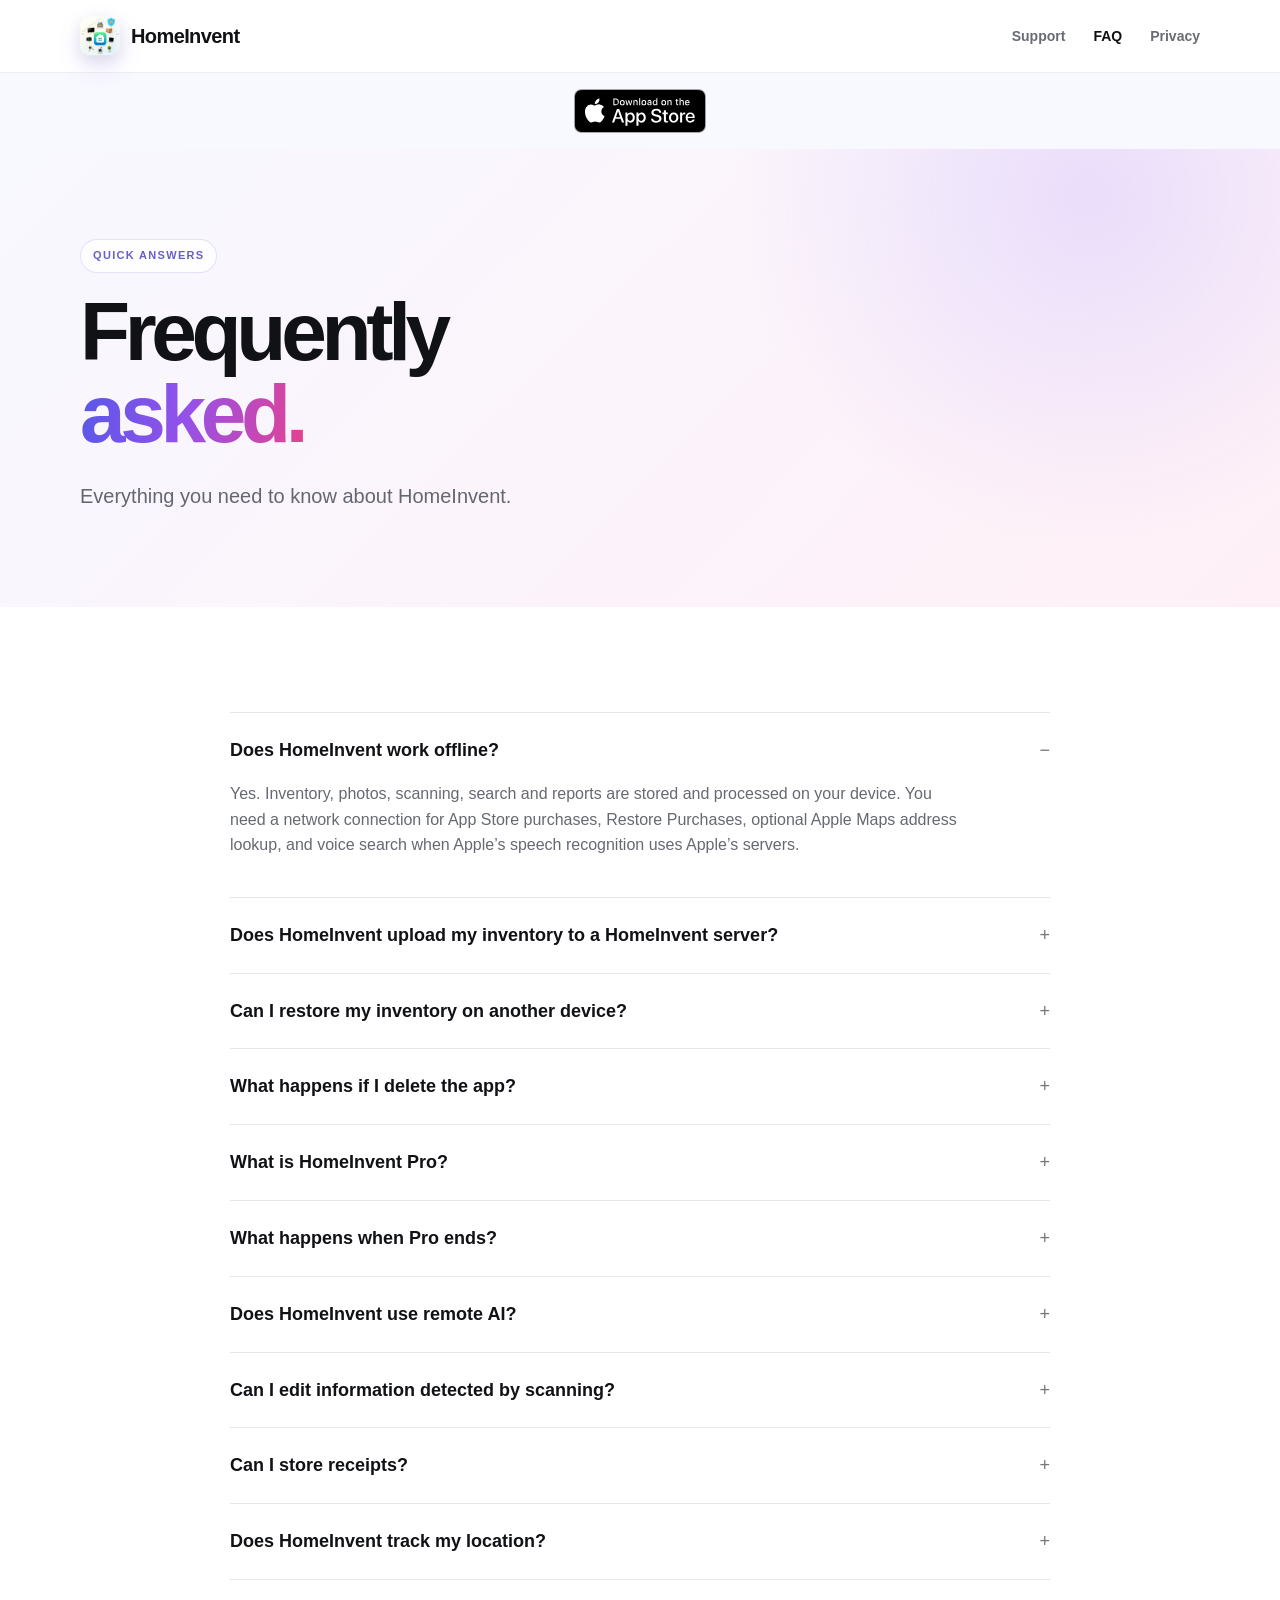
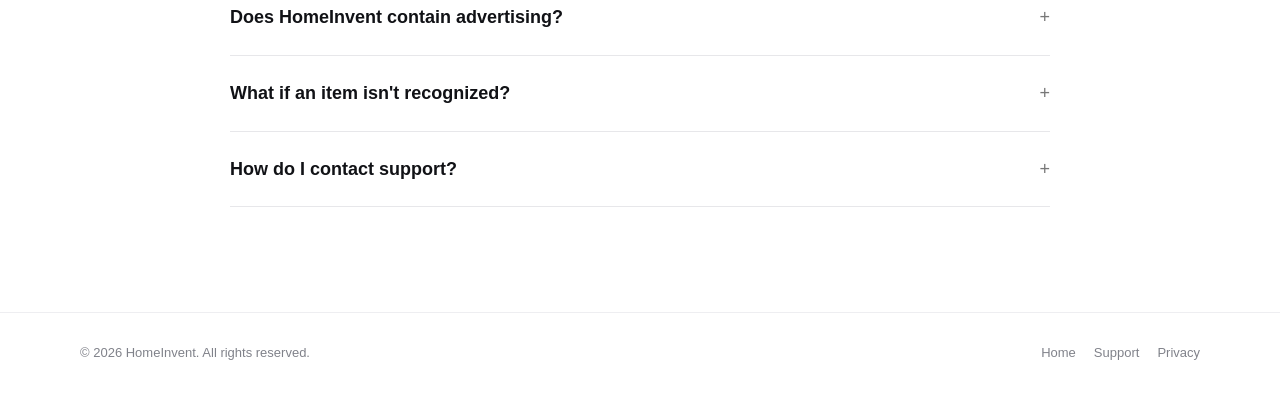
==== commit 8e3a6f50: "Add files via upload" ====
--- a/faq.html
+++ b/faq.html
@@ -46,6 +46,21 @@
 
 </header>
 
+<div class="app-store-bar">
+    <a
+        class="app-store-link"
+        href="https://apps.apple.com/us/app/homeinvent/id6806332565"
+        target="_blank"
+        rel="noopener noreferrer"
+    >
+        <img
+            class="app-store-badge"
+            src="images/download-on-the-app-store.svg"
+            alt="Download on the App Store"
+        >
+    </a>
+</div>
+
 
 <main>
 
--- a/styles.css
+++ b/styles.css
@@ -82,6 +82,31 @@
 nav a:hover,
 nav a.active {
     color: #111;
+}
+
+.app-store-bar {
+    display: flex;
+    justify-content: center;
+    align-items: center;
+    padding: 16px 20px;
+    background: #f8f8ff;
+}
+
+.app-store-link {
+    display: inline-flex;
+    line-height: 0;
+    text-decoration: none;
+    transition: transform 0.2s ease;
+}
+
+.app-store-link:hover {
+    transform: translateY(-2px);
+}
+
+.app-store-badge {
+    display: block;
+    height: 44px;
+    width: auto;
 }
 
 /* HERO */
@@ -729,6 +754,10 @@
         justify-content: center;
     }
 
+    .app-store-badge {
+        height: 40px;
+    }
+
     .hero-card {
         border-radius: 28px;
     }
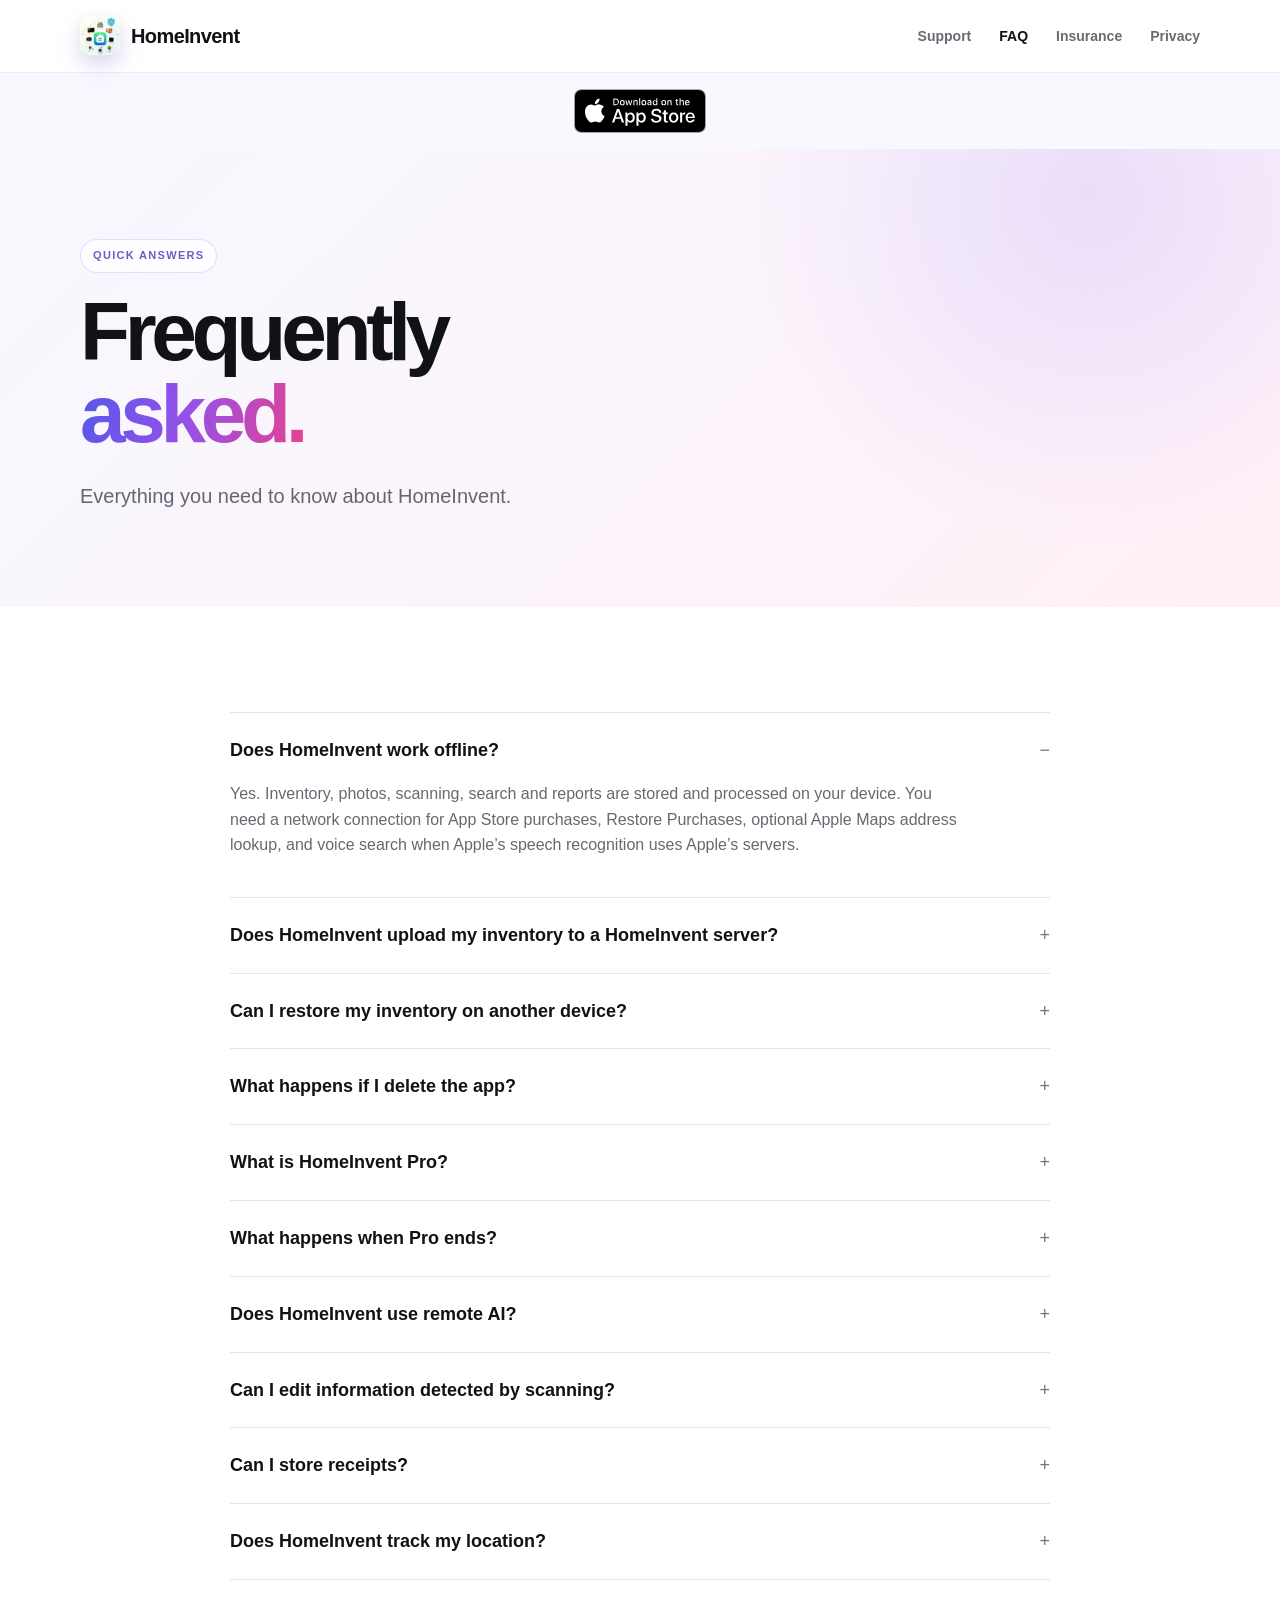
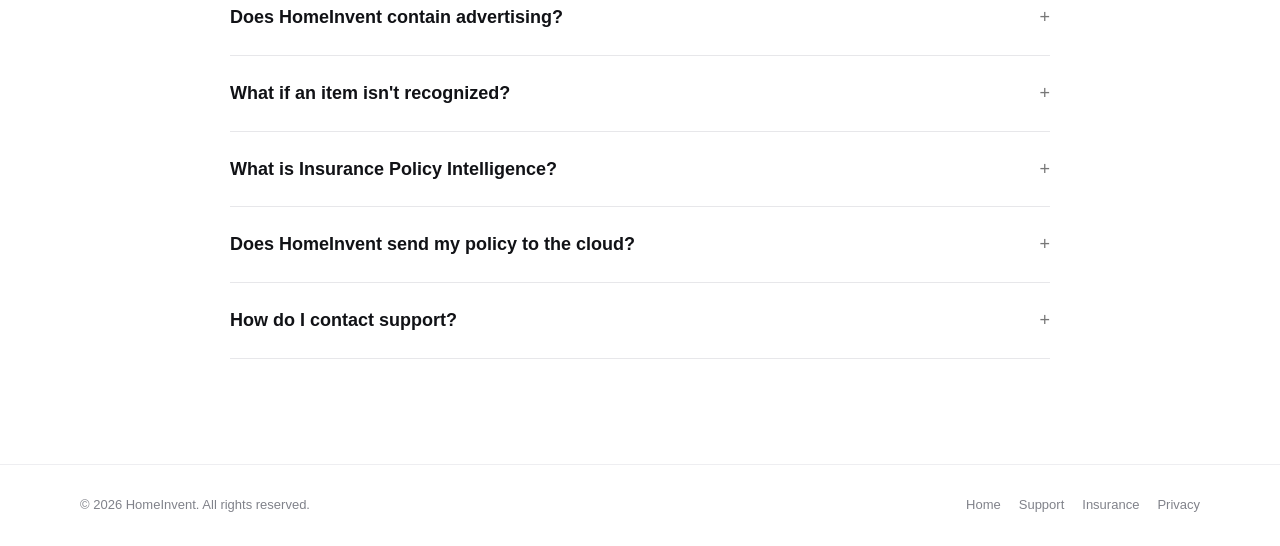
==== commit 85ee6e94: "Add files via upload" ====
--- a/faq.html
+++ b/faq.html
@@ -39,6 +39,7 @@
         <nav>
             <a href="support.html">Support</a>
             <a class="active" href="faq.html">FAQ</a>
+            <a href="insurance.html">Insurance</a>
             <a href="privacy.html">Privacy</a>
         </nav>
 
@@ -296,6 +297,41 @@
 <details>
 
 <summary>
+What is Insurance Policy Intelligence?
+</summary>
+
+<p>
+It is a separate feature from the Insurance Claim
+Package. You upload policy PDFs or scans for a
+home. HomeInvent reads them on this device,
+compares identified limits with your inventory,
+and lets you ask questions in plain language.
+It does not decide coverage or predict claims.
+See the
+<a class="text-link" href="insurance.html">feature overview</a>.
+</p>
+
+</details>
+
+
+<details>
+
+<summary>
+Does HomeInvent send my policy to the cloud?
+</summary>
+
+<p>
+No. Policy files stay on this device, like photos
+and receipts. HomeInvent does not send them to a
+HomeInvent server or a third-party AI service.
+</p>
+
+</details>
+
+
+<details>
+
+<summary>
 How do I contact support?
 </summary>
 
@@ -340,6 +376,8 @@
 
 <a href="support.html">Support</a>
 
+<a href="insurance.html">Insurance</a>
+
 <a href="privacy.html">Privacy</a>
 
 </span>
--- a/styles.css
+++ b/styles.css
@@ -641,6 +641,218 @@
     max-width: 730px;
 }
 
+/* INSURANCE FEATURE */
+
+.workflow {
+    display: grid;
+    grid-template-columns: repeat(6, minmax(0, 1fr));
+    gap: 12px;
+    margin-top: 46px;
+}
+
+.workflow a {
+    display: flex;
+    flex-direction: column;
+    gap: 7px;
+    min-height: 92px;
+    padding: 16px 14px;
+    border-radius: 18px;
+    background: rgba(255, 255, 255, 0.78);
+    border: 1px solid rgba(92, 84, 225, 0.14);
+    text-decoration: none;
+    transition:
+        transform 0.2s ease,
+        box-shadow 0.2s ease;
+}
+
+.workflow a:hover {
+    transform: translateY(-4px);
+    box-shadow: 0 16px 38px rgba(30, 30, 60, 0.08);
+}
+
+.workflow b {
+    font-size: 11px;
+    letter-spacing: 0.14em;
+    font-weight: 850;
+    color: #7168db;
+}
+
+.workflow span {
+    font-size: 14px;
+    font-weight: 750;
+    letter-spacing: -0.02em;
+    color: #111216;
+}
+
+.feature-block {
+    padding: 88px 0;
+}
+
+.feature-block.tint {
+    background:
+        radial-gradient(
+            circle at 12% 20%,
+            rgba(164, 145, 255, 0.12),
+            transparent 32%
+        ),
+        linear-gradient(180deg, #f8f8ff 0%, #ffffff 80%);
+}
+
+.feature-grid {
+    display: grid;
+    grid-template-columns: minmax(220px, 340px) minmax(0, 1fr);
+    gap: 72px;
+    align-items: center;
+}
+
+.feature-grid.flip {
+    grid-template-columns: minmax(0, 1fr) minmax(220px, 340px);
+}
+
+.feature-grid.flip .phone-shot,
+.feature-grid.flip .shot-stack {
+    order: 2;
+}
+
+.phone-shot {
+    margin: 0 auto;
+    width: min(100%, 340px);
+    border-radius: 34px;
+    overflow: hidden;
+    background: #0d0d10;
+    box-shadow:
+        0 18px 40px rgba(40, 30, 90, 0.12),
+        0 42px 90px rgba(50, 40, 110, 0.22);
+}
+
+.phone-shot img {
+    display: block;
+    width: 100%;
+    height: auto;
+}
+
+.shot-caption {
+    margin: 14px auto 0;
+    max-width: 340px;
+    text-align: center;
+    font-size: 13px;
+    color: #80828a;
+}
+
+.shot-stack {
+    display: grid;
+    gap: 18px;
+    justify-items: center;
+}
+
+.kicker {
+    display: inline-block;
+    font-size: 11px;
+    letter-spacing: 0.16em;
+    font-weight: 850;
+    color: #7168db;
+    margin-bottom: 8px;
+}
+
+.feature-copy h2 {
+    font-size: clamp(32px, 4.2vw, 48px);
+    line-height: 1.08;
+    letter-spacing: -0.045em;
+    margin: 8px 0 16px;
+}
+
+.feature-copy p {
+    font-size: 18px;
+    line-height: 1.6;
+    color: #60636c;
+    max-width: 560px;
+}
+
+.feature-points {
+    margin: 22px 0 0;
+    padding: 0;
+    list-style: none;
+}
+
+.feature-points li {
+    position: relative;
+    padding: 10px 0 10px 28px;
+    color: #4f525a;
+    font-size: 16px;
+}
+
+.feature-points li::before {
+    content: "";
+    position: absolute;
+    left: 0;
+    top: 18px;
+    width: 8px;
+    height: 8px;
+    border-radius: 50%;
+    background: linear-gradient(135deg, #5658e8, #e5428f);
+}
+
+.shot-trio {
+    display: grid;
+    grid-template-columns: repeat(3, minmax(0, 1fr));
+    gap: 20px;
+    align-items: start;
+}
+
+.shot-trio .phone-shot {
+    width: 100%;
+}
+
+.shot-trio figcaption {
+    margin-top: 12px;
+    text-align: center;
+    font-size: 13px;
+    font-weight: 650;
+    color: #6b6e76;
+}
+
+.ask-pair {
+    display: grid;
+    grid-template-columns: repeat(2, minmax(0, 1fr));
+    gap: 22px;
+    margin-top: 36px;
+}
+
+.ask-pair .phone-shot {
+    width: min(100%, 360px);
+}
+
+.promise {
+    display: grid;
+    grid-template-columns: repeat(3, 1fr);
+    gap: 16px;
+    margin-top: 36px;
+}
+
+.promise article {
+    padding: 24px;
+    border-radius: 22px;
+    background: rgba(255, 255, 255, 0.08);
+    border: 1px solid rgba(255, 255, 255, 0.14);
+}
+
+.promise h3 {
+    margin: 0 0 8px;
+    font-size: 18px;
+    color: #fff;
+}
+
+.promise p {
+    margin: 0;
+    color: #d4d2dc;
+    font-size: 15px;
+}
+
+.insurance-teaser {
+    padding: 90px 0;
+    background: linear-gradient(180deg, #ffffff 0%, #f8f8ff 100%);
+}
+
 /* FOOTER */
 
 footer {
@@ -714,6 +926,35 @@
         gap: 20px;
     }
 
+    .workflow {
+        grid-template-columns: repeat(3, minmax(0, 1fr));
+    }
+
+    .feature-grid,
+    .feature-grid.flip {
+        grid-template-columns: 1fr;
+        gap: 32px;
+    }
+
+    .feature-grid.flip .phone-shot,
+    .feature-grid.flip .shot-stack {
+        order: 0;
+    }
+
+    .shot-trio,
+    .ask-pair,
+    .promise {
+        grid-template-columns: 1fr;
+    }
+
+    .phone-shot {
+        width: min(100%, 320px);
+    }
+
+    .feature-block {
+        padding: 64px 0;
+    }
+
     .section {
         padding: 75px 0;
     }
@@ -741,6 +982,10 @@
         font-size: 18px;
     }
 
+    nav {
+        gap: 10px;
+    }
+
     nav a {
         font-size: 12px;
     }
